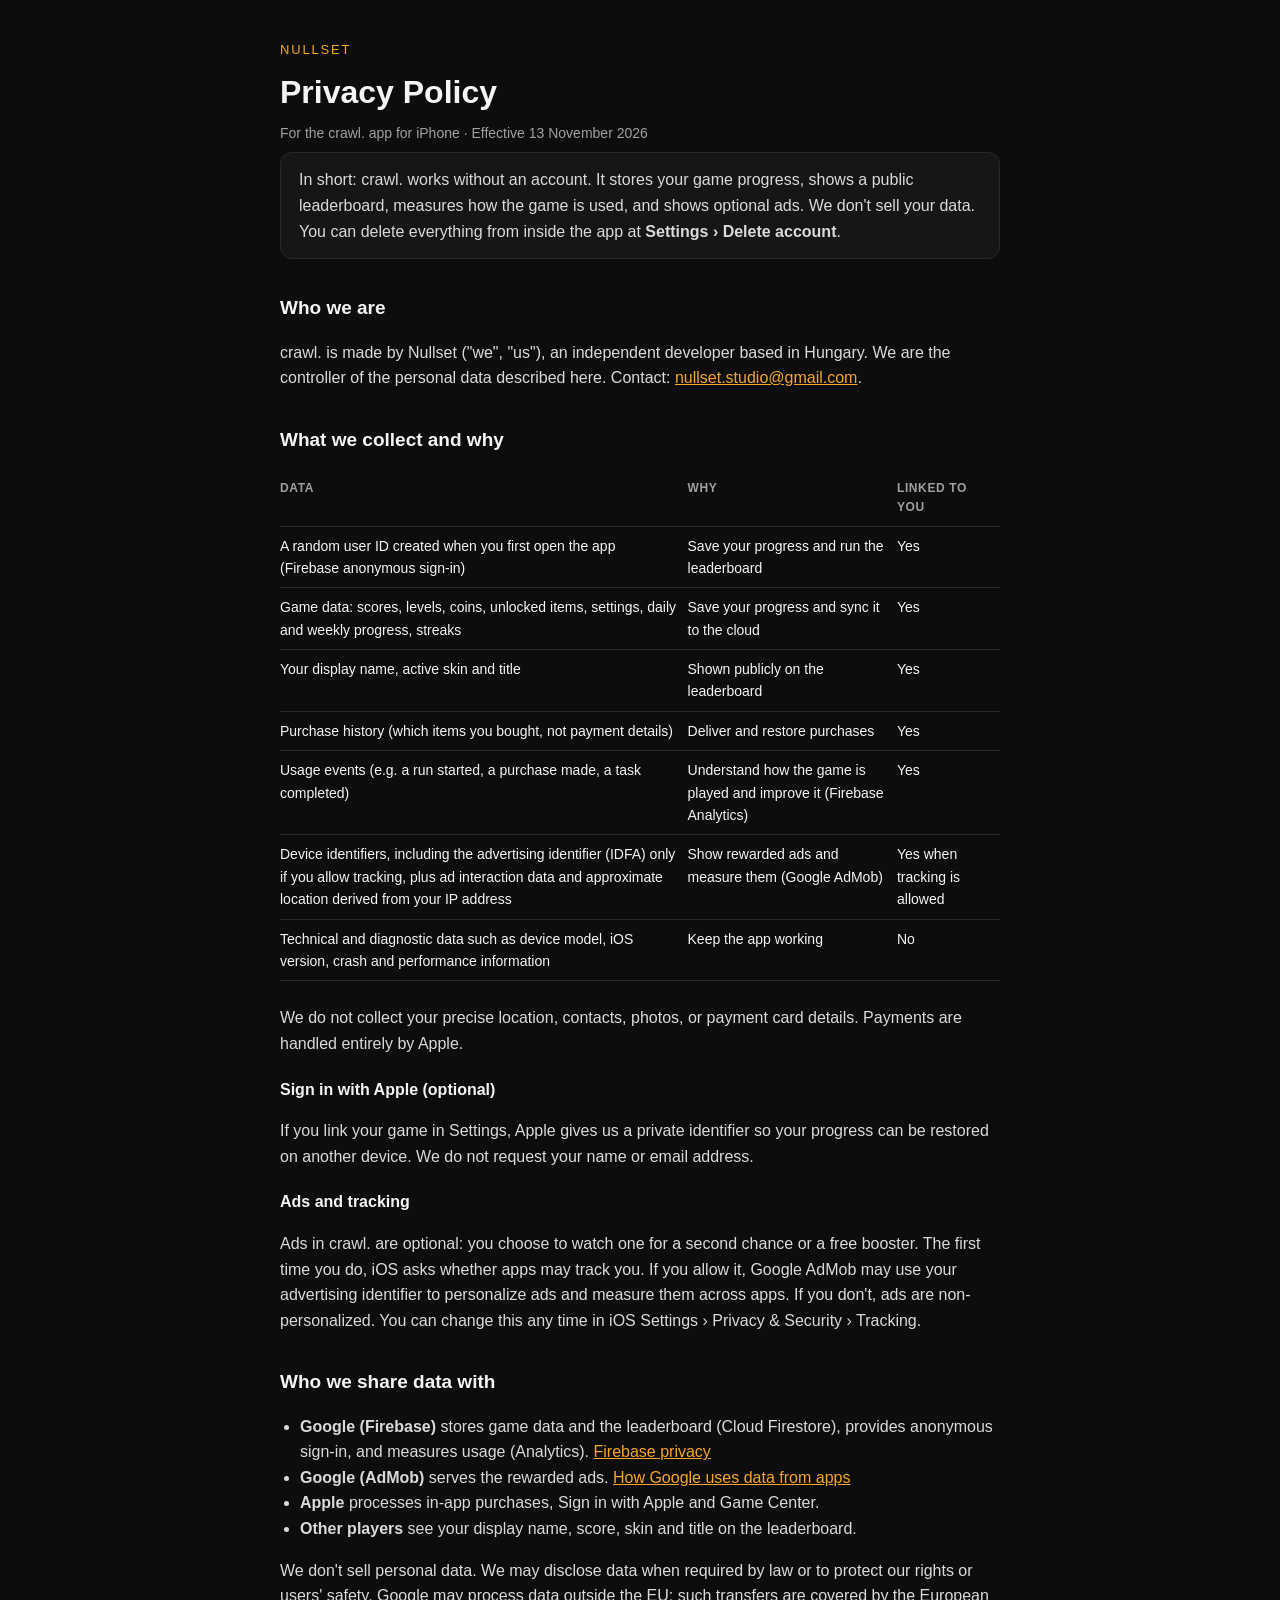
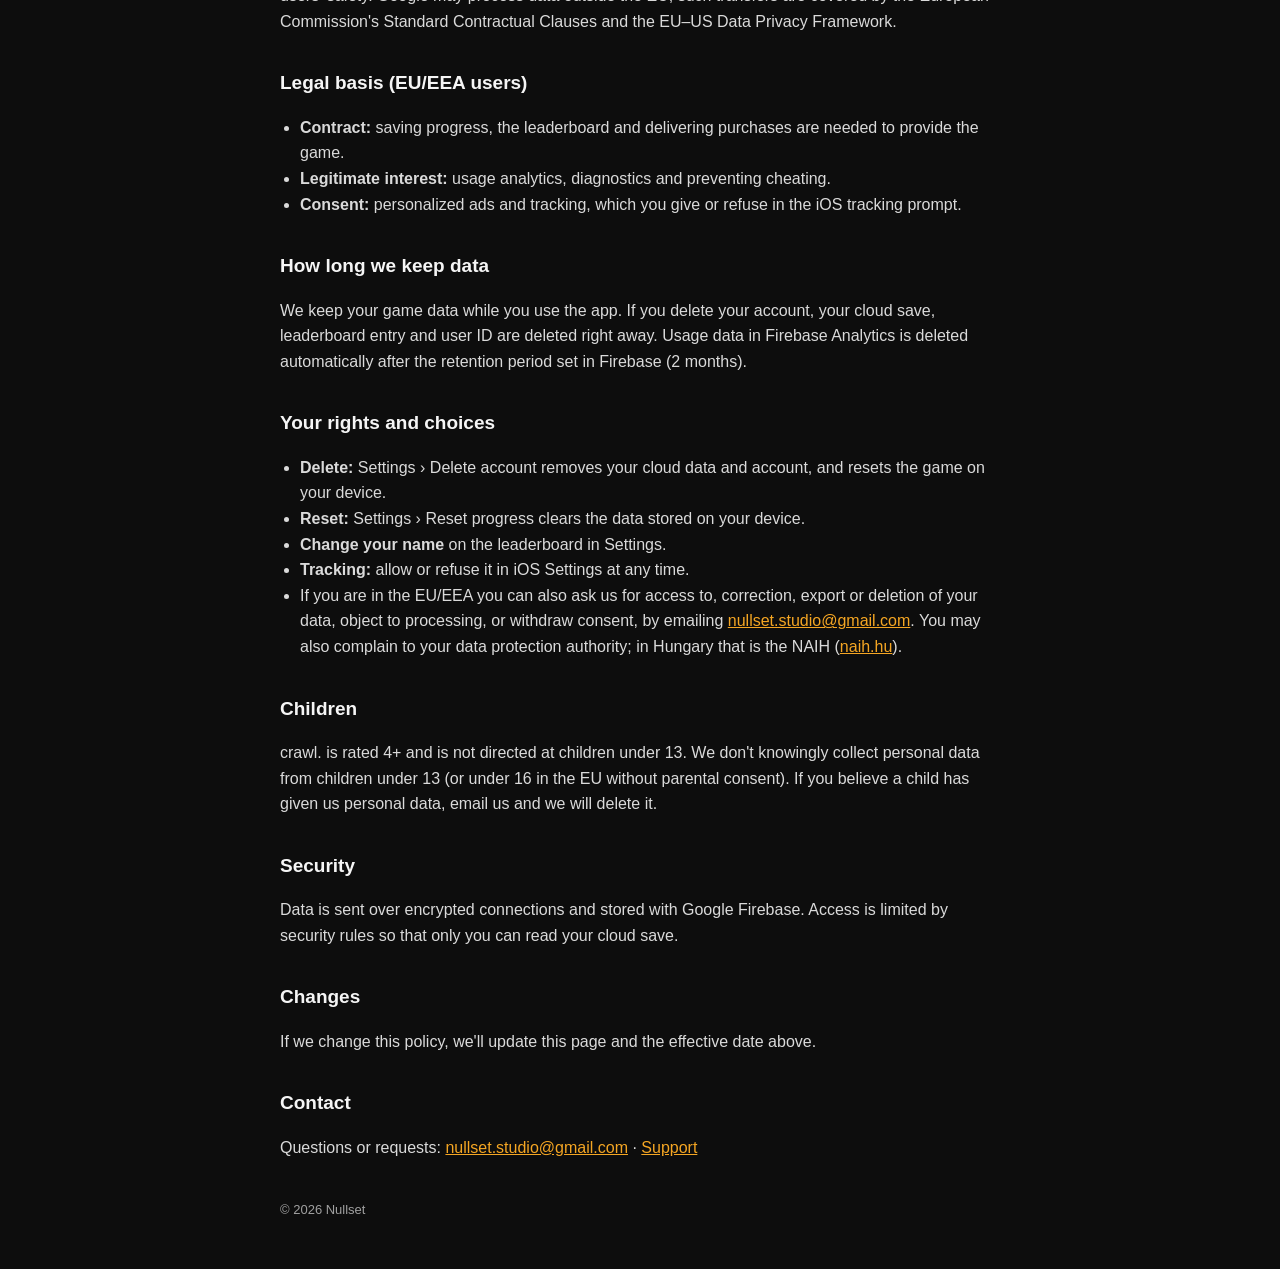
==== privacy/index.html @ d7da6de3 "Rewrite privacy policy to match the app; add /privacy/ Names Firebase, AdMob and Sign in with Apple," ====
<!DOCTYPE html>
<html lang="en">
<head>
<meta charset="utf-8">
<meta name="viewport" content="width=device-width, initial-scale=1">
<title>crawl. Privacy Policy</title>
<meta name="description" content="How crawl., the snake game by Nullset, collects and uses data.">
<style>
  :root { --bg: #0D0D0D; --surface: #161616; --line: #2A2A2A; --ink: #F5F5F5; --muted: #A0A0A0; --amber: #F5A623; color-scheme: dark; }
  * { box-sizing: border-box; }
  body { margin: 0; background: var(--bg); color: var(--ink); font-family: -apple-system, BlinkMacSystemFont, "Helvetica Neue", Helvetica, Arial, sans-serif; line-height: 1.6; padding: 0 max(16px, env(safe-area-inset-left)) 48px max(16px, env(safe-area-inset-right)); }
  main { max-width: 720px; margin: 0 auto; }
  header { padding: 40px 0 8px; }
  .brand { color: var(--amber); font-size: 13px; letter-spacing: .14em; text-transform: uppercase; }
  h1 { font-size: 32px; margin: 6px 0 4px; font-weight: 600; }
  .meta { color: var(--muted); font-size: 14px; margin: 0; }
  h2 { font-size: 19px; margin: 34px 0 8px; }
  h3 { font-size: 16px; margin: 20px 0 6px; }
  p, li { color: #DADADA; }
  ul { padding-left: 20px; }
  table { width: 100%; border-collapse: collapse; font-size: 14px; margin: 8px 0; }
  th, td { text-align: left; padding: 8px 10px 8px 0; border-bottom: 1px solid var(--line); vertical-align: top; }
  th { color: var(--muted); font-weight: 600; font-size: 12px; text-transform: uppercase; letter-spacing: .05em; }
  .tablewrap { overflow-x: auto; }
  .box { background: var(--surface); border: 1px solid var(--line); border-radius: 12px; padding: 14px 18px; }
  a { color: var(--amber); }
  footer { color: var(--muted); font-size: 13px; margin-top: 40px; }
</style>
</head>
<body>
<main>
  <header>
    <div class="brand">Nullset</div>
    <h1>Privacy Policy</h1>
    <p class="meta">For the crawl. app for iPhone · Effective 13 November 2026</p>
  </header>

  <div class="box">
    <p style="margin:0">In short: crawl. works without an account. It stores your game progress, shows a public leaderboard, measures how the game is used, and shows optional ads. We don't sell your data. You can delete everything from inside the app at <b>Settings › Delete account</b>.</p>
  </div>

  <h2>Who we are</h2>
  <p>crawl. is made by Nullset ("we", "us"), an independent developer based in Hungary. We are the controller of the personal data described here. Contact: <a href="mailto:nullset.studio@gmail.com">nullset.studio@gmail.com</a>.</p>

  <h2>What we collect and why</h2>
  <div class="tablewrap">
  <table>
    <tr><th>Data</th><th>Why</th><th>Linked to you</th></tr>
    <tr><td>A random user ID created when you first open the app (Firebase anonymous sign-in)</td><td>Save your progress and run the leaderboard</td><td>Yes</td></tr>
    <tr><td>Game data: scores, levels, coins, unlocked items, settings, daily and weekly progress, streaks</td><td>Save your progress and sync it to the cloud</td><td>Yes</td></tr>
    <tr><td>Your display name, active skin and title</td><td>Shown publicly on the leaderboard</td><td>Yes</td></tr>
    <tr><td>Purchase history (which items you bought, not payment details)</td><td>Deliver and restore purchases</td><td>Yes</td></tr>
    <tr><td>Usage events (e.g. a run started, a purchase made, a task completed)</td><td>Understand how the game is played and improve it (Firebase Analytics)</td><td>Yes</td></tr>
    <tr><td>Device identifiers, including the advertising identifier (IDFA) only if you allow tracking, plus ad interaction data and approximate location derived from your IP address</td><td>Show rewarded ads and measure them (Google AdMob)</td><td>Yes when tracking is allowed</td></tr>
    <tr><td>Technical and diagnostic data such as device model, iOS version, crash and performance information</td><td>Keep the app working</td><td>No</td></tr>
  </table>
  </div>
  <p>We do not collect your precise location, contacts, photos, or payment card details. Payments are handled entirely by Apple.</p>

  <h3>Sign in with Apple (optional)</h3>
  <p>If you link your game in Settings, Apple gives us a private identifier so your progress can be restored on another device. We do not request your name or email address.</p>

  <h3>Ads and tracking</h3>
  <p>Ads in crawl. are optional: you choose to watch one for a second chance or a free booster. The first time you do, iOS asks whether apps may track you. If you allow it, Google AdMob may use your advertising identifier to personalize ads and measure them across apps. If you don't, ads are non-personalized. You can change this any time in iOS Settings › Privacy & Security › Tracking.</p>

  <h2>Who we share data with</h2>
  <ul>
    <li><b>Google (Firebase)</b> stores game data and the leaderboard (Cloud Firestore), provides anonymous sign-in, and measures usage (Analytics). <a href="https://firebase.google.com/support/privacy" target="_blank" rel="noopener">Firebase privacy</a></li>
    <li><b>Google (AdMob)</b> serves the rewarded ads. <a href="https://policies.google.com/technologies/partner-sites" target="_blank" rel="noopener">How Google uses data from apps</a></li>
    <li><b>Apple</b> processes in-app purchases, Sign in with Apple and Game Center.</li>
    <li><b>Other players</b> see your display name, score, skin and title on the leaderboard.</li>
  </ul>
  <p>We don't sell personal data. We may disclose data when required by law or to protect our rights or users' safety. Google may process data outside the EU; such transfers are covered by the European Commission's Standard Contractual Clauses and the EU–US Data Privacy Framework.</p>

  <h2>Legal basis (EU/EEA users)</h2>
  <ul>
    <li><b>Contract:</b> saving progress, the leaderboard and delivering purchases are needed to provide the game.</li>
    <li><b>Legitimate interest:</b> usage analytics, diagnostics and preventing cheating.</li>
    <li><b>Consent:</b> personalized ads and tracking, which you give or refuse in the iOS tracking prompt.</li>
  </ul>

  <h2>How long we keep data</h2>
  <p>We keep your game data while you use the app. If you delete your account, your cloud save, leaderboard entry and user ID are deleted right away. Usage data in Firebase Analytics is deleted automatically after the retention period set in Firebase (2 months).</p>

  <h2>Your rights and choices</h2>
  <ul>
    <li><b>Delete:</b> Settings › Delete account removes your cloud data and account, and resets the game on your device.</li>
    <li><b>Reset:</b> Settings › Reset progress clears the data stored on your device.</li>
    <li><b>Change your name</b> on the leaderboard in Settings.</li>
    <li><b>Tracking:</b> allow or refuse it in iOS Settings at any time.</li>
    <li>If you are in the EU/EEA you can also ask us for access to, correction, export or deletion of your data, object to processing, or withdraw consent, by emailing <a href="mailto:nullset.studio@gmail.com">nullset.studio@gmail.com</a>. You may also complain to your data protection authority; in Hungary that is the NAIH (<a href="https://naih.hu" target="_blank" rel="noopener">naih.hu</a>).</li>
  </ul>

  <h2>Children</h2>
  <p>crawl. is rated 4+ and is not directed at children under 13. We don't knowingly collect personal data from children under 13 (or under 16 in the EU without parental consent). If you believe a child has given us personal data, email us and we will delete it.</p>

  <h2>Security</h2>
  <p>Data is sent over encrypted connections and stored with Google Firebase. Access is limited by security rules so that only you can read your cloud save.</p>

  <h2>Changes</h2>
  <p>If we change this policy, we'll update this page and the effective date above.</p>

  <h2>Contact</h2>
  <p>Questions or requests: <a href="mailto:nullset.studio@gmail.com">nullset.studio@gmail.com</a> · <a href="../support/">Support</a></p>

  <footer>© 2026 Nullset</footer>
</main>
</body>
</html>
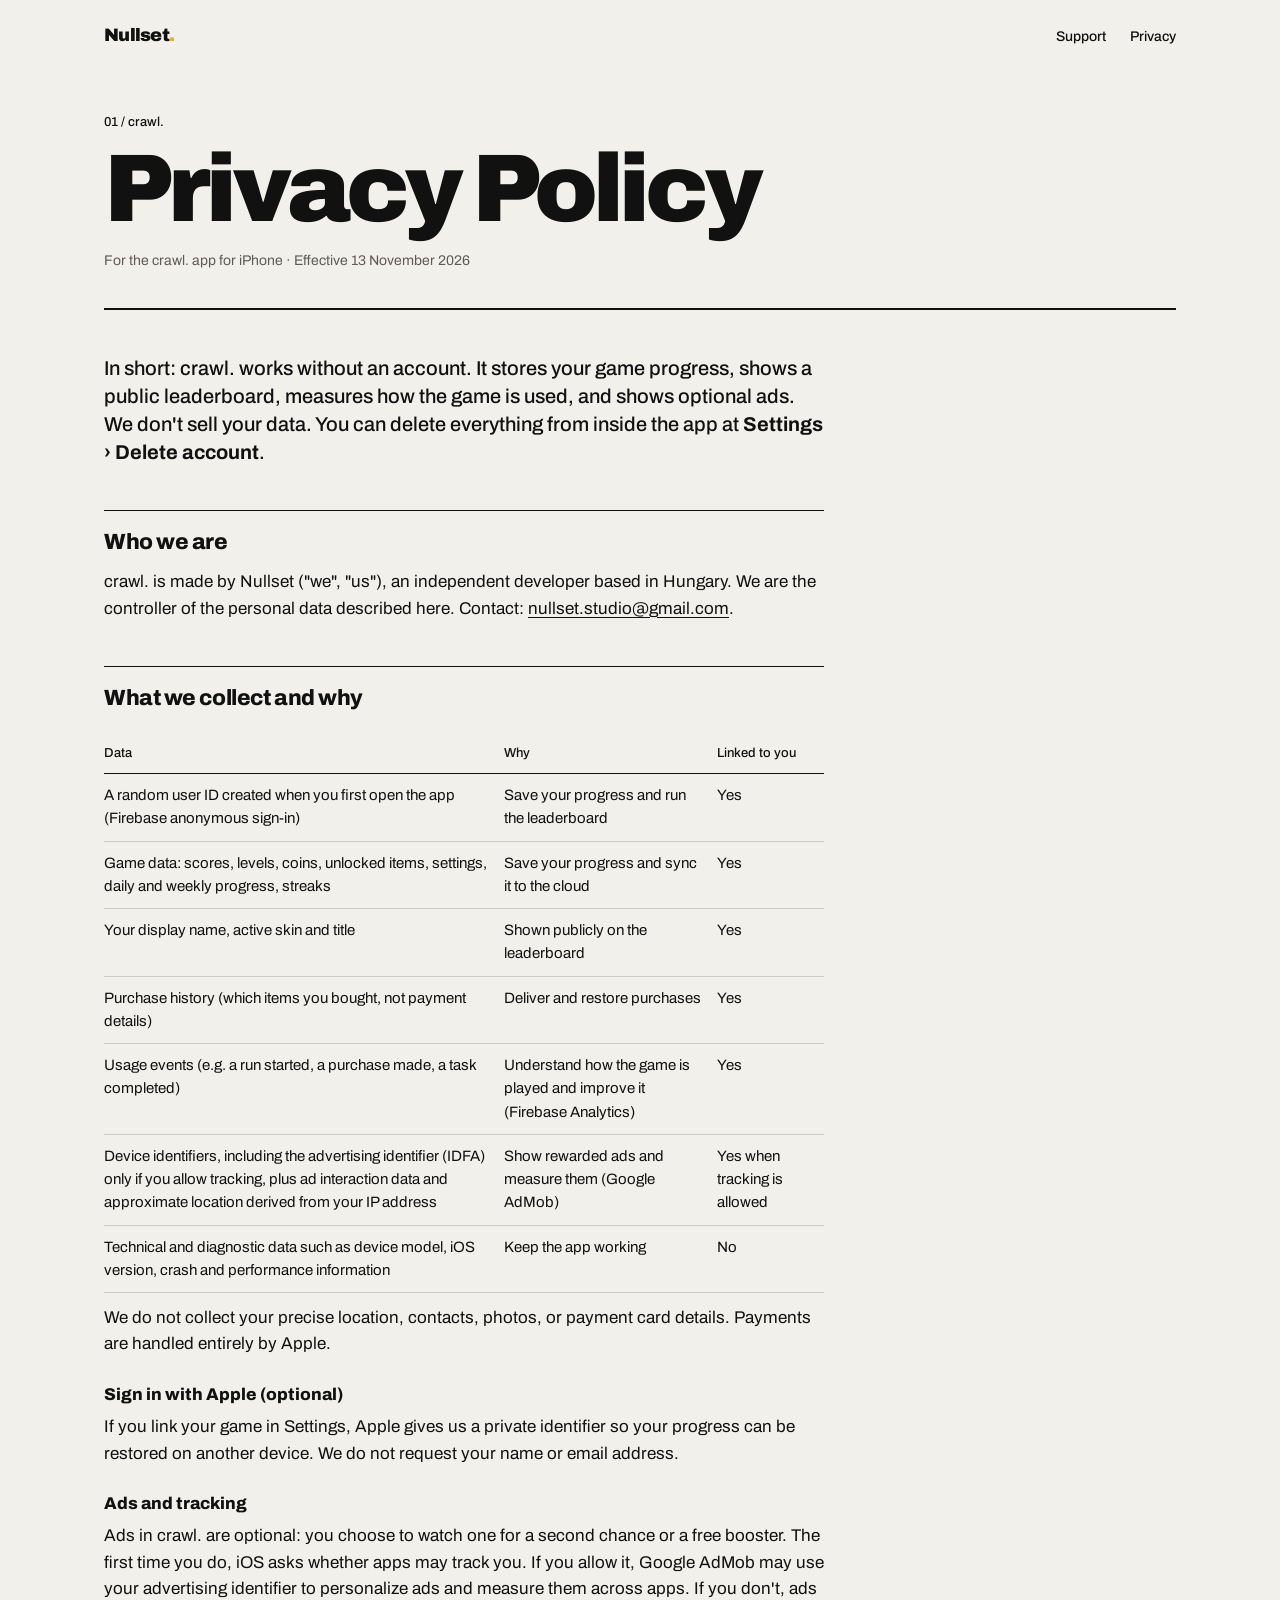
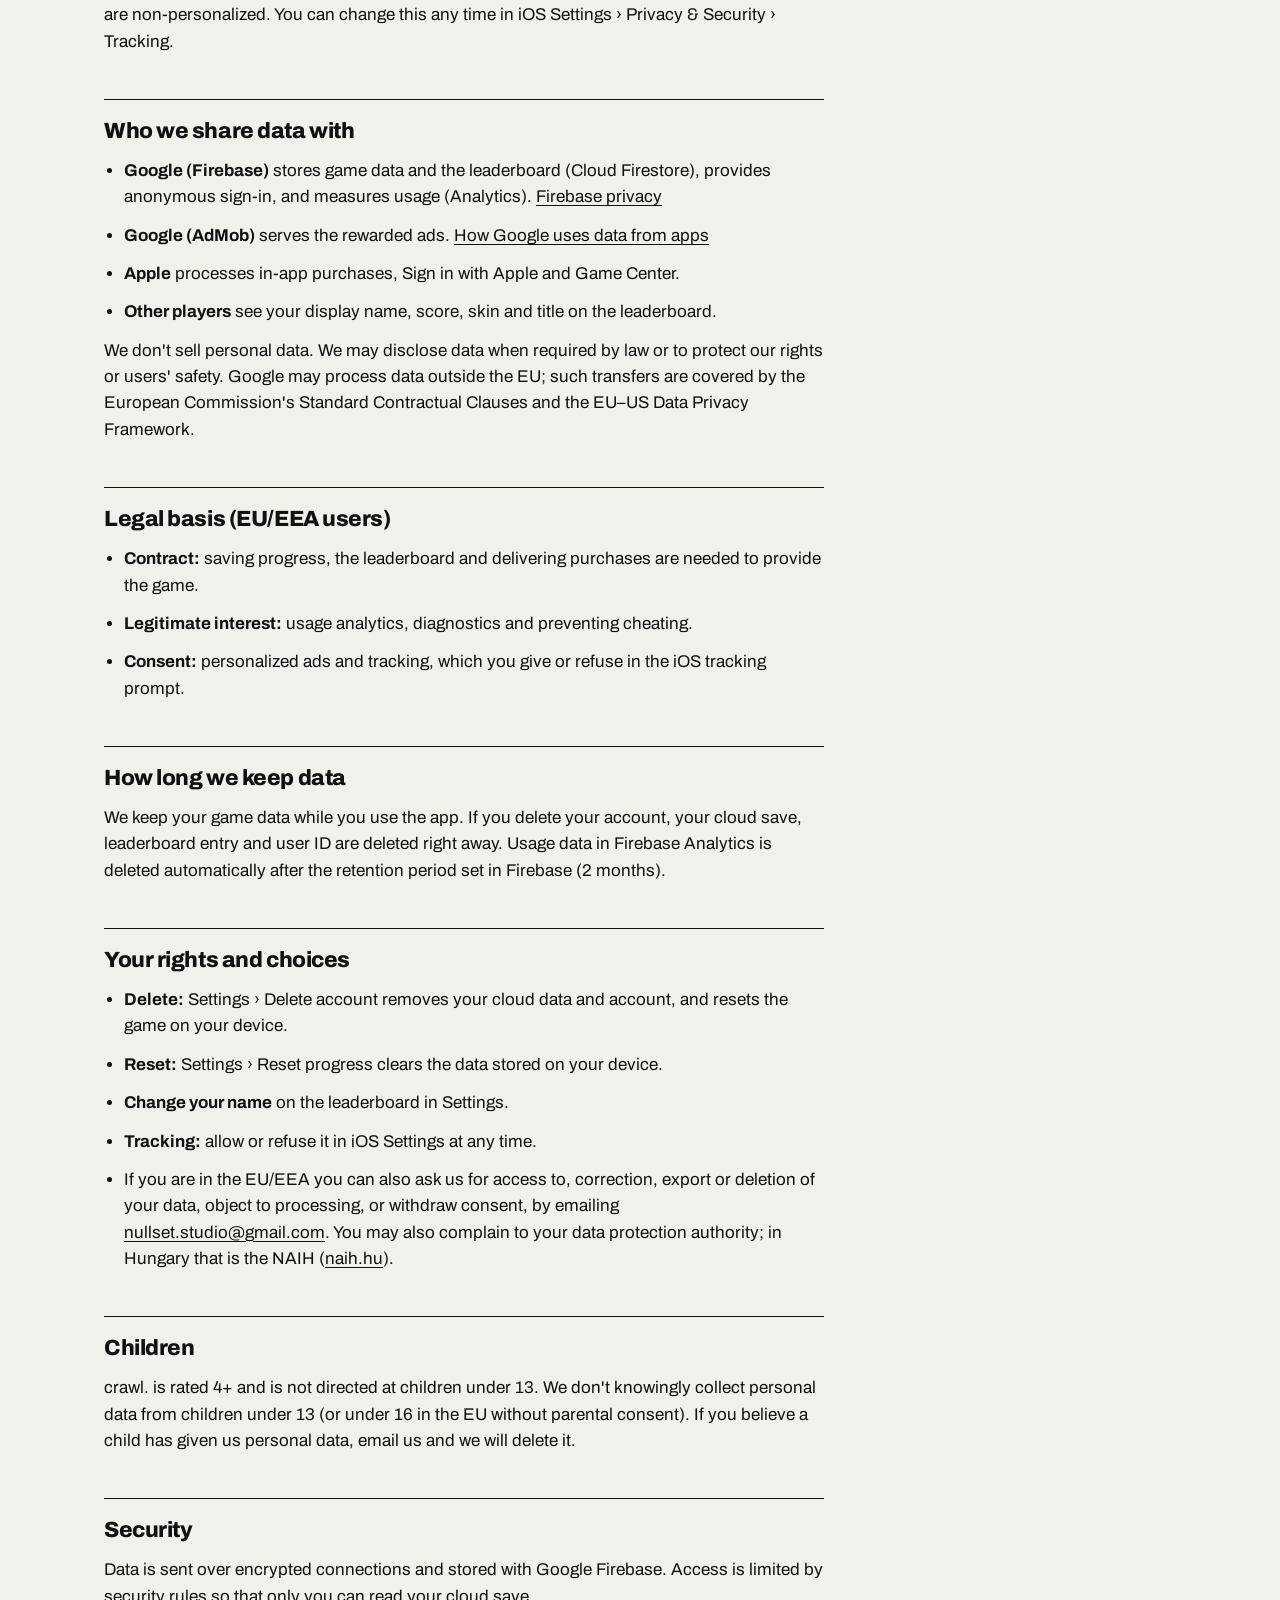
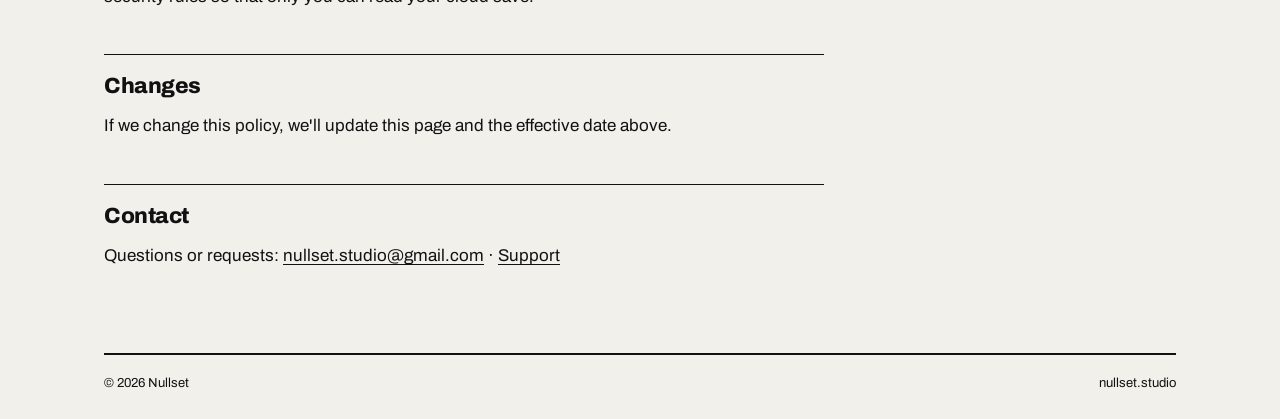
==== commit 37118ac2: "Redesign site: Swiss-style studio landing, shared stylesheet, restyled support and privacy Co-Author" ====
--- a/privacy/index.html
+++ b/privacy/index.html
@@ -2,42 +2,31 @@
 <html lang="en">
 <head>
 <meta charset="utf-8">
-<meta name="viewport" content="width=device-width, initial-scale=1">
+<meta name="viewport" content="width=device-width, initial-scale=1, viewport-fit=cover">
 <title>crawl. Privacy Policy</title>
 <meta name="description" content="How crawl., the snake game by Nullset, collects and uses data.">
-<style>
-  :root { --bg: #0D0D0D; --surface: #161616; --line: #2A2A2A; --ink: #F5F5F5; --muted: #A0A0A0; --amber: #F5A623; color-scheme: dark; }
-  * { box-sizing: border-box; }
-  body { margin: 0; background: var(--bg); color: var(--ink); font-family: -apple-system, BlinkMacSystemFont, "Helvetica Neue", Helvetica, Arial, sans-serif; line-height: 1.6; padding: 0 max(16px, env(safe-area-inset-left)) 48px max(16px, env(safe-area-inset-right)); }
-  main { max-width: 720px; margin: 0 auto; }
-  header { padding: 40px 0 8px; }
-  .brand { color: var(--amber); font-size: 13px; letter-spacing: .14em; text-transform: uppercase; }
-  h1 { font-size: 32px; margin: 6px 0 4px; font-weight: 600; }
-  .meta { color: var(--muted); font-size: 14px; margin: 0; }
-  h2 { font-size: 19px; margin: 34px 0 8px; }
-  h3 { font-size: 16px; margin: 20px 0 6px; }
-  p, li { color: #DADADA; }
-  ul { padding-left: 20px; }
-  table { width: 100%; border-collapse: collapse; font-size: 14px; margin: 8px 0; }
-  th, td { text-align: left; padding: 8px 10px 8px 0; border-bottom: 1px solid var(--line); vertical-align: top; }
-  th { color: var(--muted); font-weight: 600; font-size: 12px; text-transform: uppercase; letter-spacing: .05em; }
-  .tablewrap { overflow-x: auto; }
-  .box { background: var(--surface); border: 1px solid var(--line); border-radius: 12px; padding: 14px 18px; }
-  a { color: var(--amber); }
-  footer { color: var(--muted); font-size: 13px; margin-top: 40px; }
-</style>
+<meta name="theme-color" content="#F2F0EB">
+<link rel="icon" href="/favicon.svg" type="image/svg+xml">
+<link rel="preconnect" href="https://fonts.googleapis.com">
+<link rel="preconnect" href="https://fonts.gstatic.com" crossorigin>
+<link href="https://fonts.googleapis.com/css2?family=Archivo:wght@400;500;800;900&display=swap" rel="stylesheet">
+<link rel="stylesheet" href="/style.css">
 </head>
 <body>
-<main>
-  <header>
-    <div class="brand">Nullset</div>
+<div class="wrap">
+  <header class="top">
+    <a class="mark" href="/">Nullset<i>.</i></a>
+    <nav><a href="/support/">Support</a><a href="/privacy/">Privacy</a></nav>
+  </header>
+
+  <div class="page-head">
+    <p class="kicker">01 / crawl.</p>
     <h1>Privacy Policy</h1>
     <p class="meta">For the crawl. app for iPhone · Effective 13 November 2026</p>
-  </header>
+  </div>
 
-  <div class="box">
-    <p style="margin:0">In short: crawl. works without an account. It stores your game progress, shows a public leaderboard, measures how the game is used, and shows optional ads. We don't sell your data. You can delete everything from inside the app at <b>Settings › Delete account</b>.</p>
-  </div>
+  <main class="doc">
+  <p class="lede">In short: crawl. works without an account. It stores your game progress, shows a public leaderboard, measures how the game is used, and shows optional ads. We don't sell your data. You can delete everything from inside the app at <b>Settings › Delete account</b>.</p>
 
   <h2>Who we are</h2>
   <p>crawl. is made by Nullset ("we", "us"), an independent developer based in Hungary. We are the controller of the personal data described here. Contact: <a href="mailto:nullset.studio@gmail.com">nullset.studio@gmail.com</a>.</p>
@@ -101,9 +90,11 @@
   <p>If we change this policy, we'll update this page and the effective date above.</p>
 
   <h2>Contact</h2>
-  <p>Questions or requests: <a href="mailto:nullset.studio@gmail.com">nullset.studio@gmail.com</a> · <a href="../support/">Support</a></p>
+  <p>Questions or requests: <a href="mailto:nullset.studio@gmail.com">nullset.studio@gmail.com</a> · <a href="/support/">Support</a></p>
 
-  <footer>© 2026 Nullset</footer>
-</main>
+  </main>
+
+  <footer class="foot"><span>© 2026 Nullset</span><span>nullset.studio</span></footer>
+</div>
 </body>
 </html>
--- a/style.css
+++ b/style.css
@@ -0,0 +1,87 @@
+:root {
+  --paper: #F2F0EB;
+  --ink: #111111;
+  --muted: #5E5B55;
+  --rule: #111111;
+  --hair: #CFCBC2;
+  --amber: #F5A623;
+  color-scheme: light;
+}
+* { box-sizing: border-box; }
+html, body { margin: 0; }
+body {
+  background: var(--paper);
+  color: var(--ink);
+  font-family: Archivo, "Helvetica Neue", Helvetica, Arial, sans-serif;
+  font-size: 17px;
+  line-height: 1.55;
+  -webkit-font-smoothing: antialiased;
+}
+img { display: block; }
+a { color: var(--ink); text-underline-offset: 3px; text-decoration-thickness: 1px; }
+a:hover { text-decoration-thickness: 2px; }
+.wrap { max-width: 1120px; margin: 0 auto; padding: 0 max(24px, env(safe-area-inset-left)) 0 max(24px, env(safe-area-inset-right)); }
+
+/* top bar */
+.top { display: flex; justify-content: space-between; align-items: baseline; padding: 22px 0; font-size: 14px; font-weight: 500; }
+.top nav { display: flex; gap: 24px; }
+.top a { text-decoration: none; }
+.top a:hover { text-decoration: underline; }
+.mark { font-weight: 900; letter-spacing: -.04em; font-size: 18px; text-decoration: none; }
+.mark i, .dot { font-style: normal; color: var(--amber); }
+
+/* landing */
+.wordmark { margin: 24px 0 0; font-weight: 900; font-size: clamp(72px, 17vw, 236px); line-height: .8; letter-spacing: -.06em; }
+.intro { display: grid; grid-template-columns: repeat(12, 1fr); gap: 20px; padding: 40px 0 56px; border-bottom: 2px solid var(--rule); }
+.intro p { margin: 0; font-size: clamp(20px, 2.2vw, 24px); line-height: 1.3; font-weight: 500; grid-column: 1 / 8; }
+.intro .side { grid-column: 9 / 13; align-self: end; font-size: 14px; }
+.label { font-size: 13px; font-weight: 500; margin: 22px 0 0; }
+.work { width: 100%; border-collapse: collapse; margin: 12px 0 96px; }
+.work td { padding: 18px 0; border-bottom: 1px solid var(--rule); vertical-align: middle; }
+.work .n { width: 64px; font-size: 13px; }
+.work .icon { width: 72px; }
+.work .icon img { width: 52px; height: 52px; border-radius: 12px; }
+.work .name { font-weight: 800; font-size: clamp(24px, 3vw, 32px); letter-spacing: -.03em; white-space: nowrap; padding-right: 24px; }
+.work .desc { font-size: 17px; }
+.work .r { text-align: right; font-size: 14px; white-space: nowrap; }
+.work .r span { margin-right: 18px; }
+.work .r a + a { margin-left: 10px; }
+
+/* inner pages */
+.page-head { padding: 40px 0 36px; border-bottom: 2px solid var(--rule); }
+.page-head .kicker { font-size: 13px; font-weight: 500; margin: 0 0 14px; }
+.page-head h1 { margin: 0; font-weight: 900; font-size: clamp(44px, 8vw, 96px); line-height: .9; letter-spacing: -.05em; }
+.page-head .meta { margin: 18px 0 0; color: var(--muted); font-size: 14px; }
+.doc { max-width: 720px; padding: 8px 0 72px; }
+.doc h2 { font-size: 22px; font-weight: 800; letter-spacing: -.02em; margin: 44px 0 10px; padding-top: 14px; border-top: 1px solid var(--rule); }
+.doc h3 { font-size: 17px; font-weight: 800; margin: 24px 0 6px; }
+.doc p, .doc li { margin: 0 0 12px; }
+.doc ul { padding-left: 20px; margin: 0 0 12px; }
+.doc .lede { font-size: 20px; line-height: 1.4; font-weight: 500; margin: 36px 0 0; }
+.doc .note { color: var(--muted); font-size: 15px; }
+.doc table { width: 100%; border-collapse: collapse; font-size: 15px; margin: 8px 0 12px; }
+.doc th, .doc td { text-align: left; padding: 10px 14px 10px 0; border-bottom: 1px solid var(--hair); vertical-align: top; }
+.doc th { font-size: 13px; font-weight: 500; border-bottom: 1px solid var(--rule); }
+.tablewrap { overflow-x: auto; }
+.email { display: inline-block; font-weight: 800; font-size: clamp(20px, 3vw, 28px); letter-spacing: -.02em; word-break: break-all; }
+details { border-bottom: 1px solid var(--hair); padding: 14px 0; }
+details:first-of-type { border-top: 1px solid var(--rule); }
+summary { cursor: pointer; font-weight: 500; list-style: none; display: flex; justify-content: space-between; gap: 16px; }
+summary::-webkit-details-marker { display: none; }
+summary::after { content: "+"; font-weight: 500; }
+details[open] summary::after { content: "–"; }
+details p { margin: 10px 0 2px; color: var(--muted); }
+
+footer.foot { display: flex; justify-content: space-between; gap: 16px; flex-wrap: wrap; padding: 18px 0 max(26px, env(safe-area-inset-bottom)); border-top: 2px solid var(--rule); font-size: 13px; }
+
+@media (max-width: 760px) {
+  .intro { display: block; }
+  .intro .side { margin-top: 18px; }
+  .top nav { gap: 16px; }
+  .work, .work tbody, .work tr { display: block; }
+  .work tr { display: grid; grid-template-columns: 52px 1fr; gap: 4px 16px; padding: 18px 0; border-bottom: 1px solid var(--rule); }
+  .work td { display: block; padding: 0; border: 0; }
+  .work .n { display: none; }
+  .work .icon { grid-row: 1 / 4; width: auto; }
+  .work .r { text-align: left; }
+}
